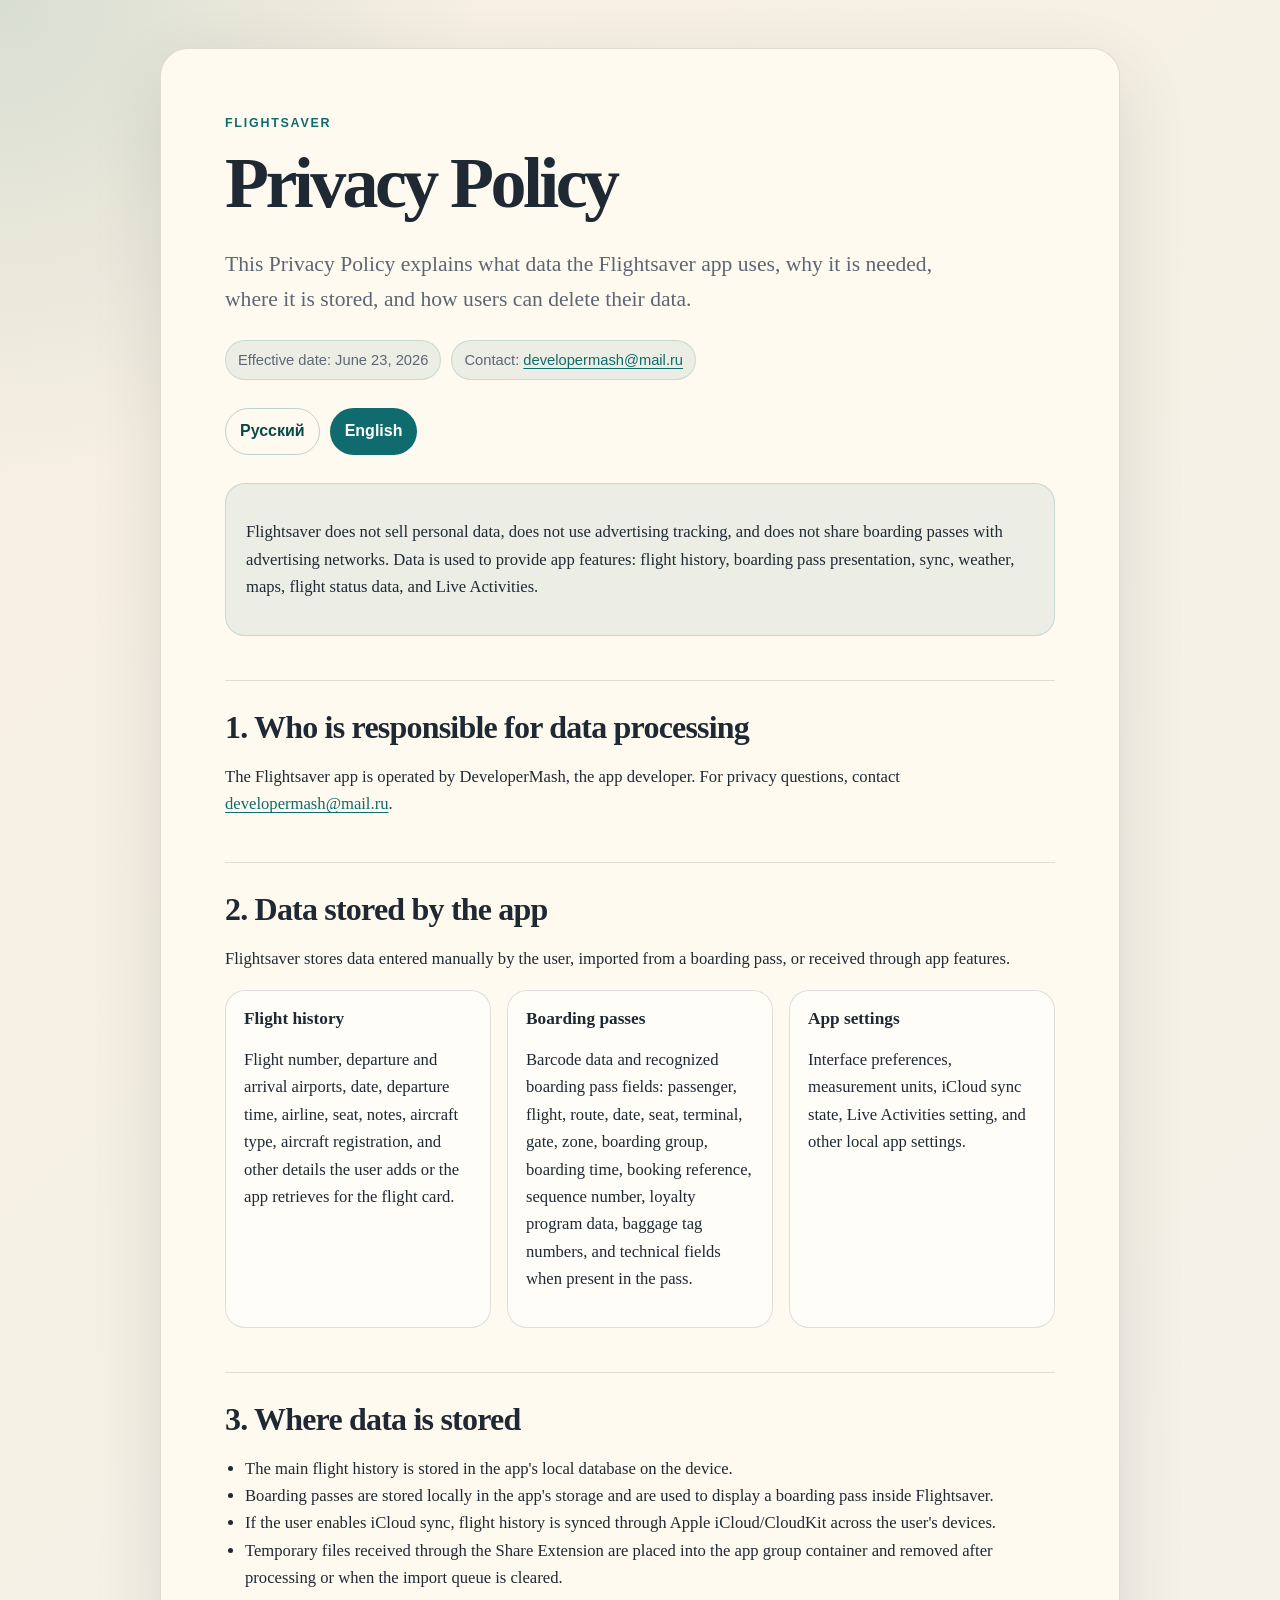
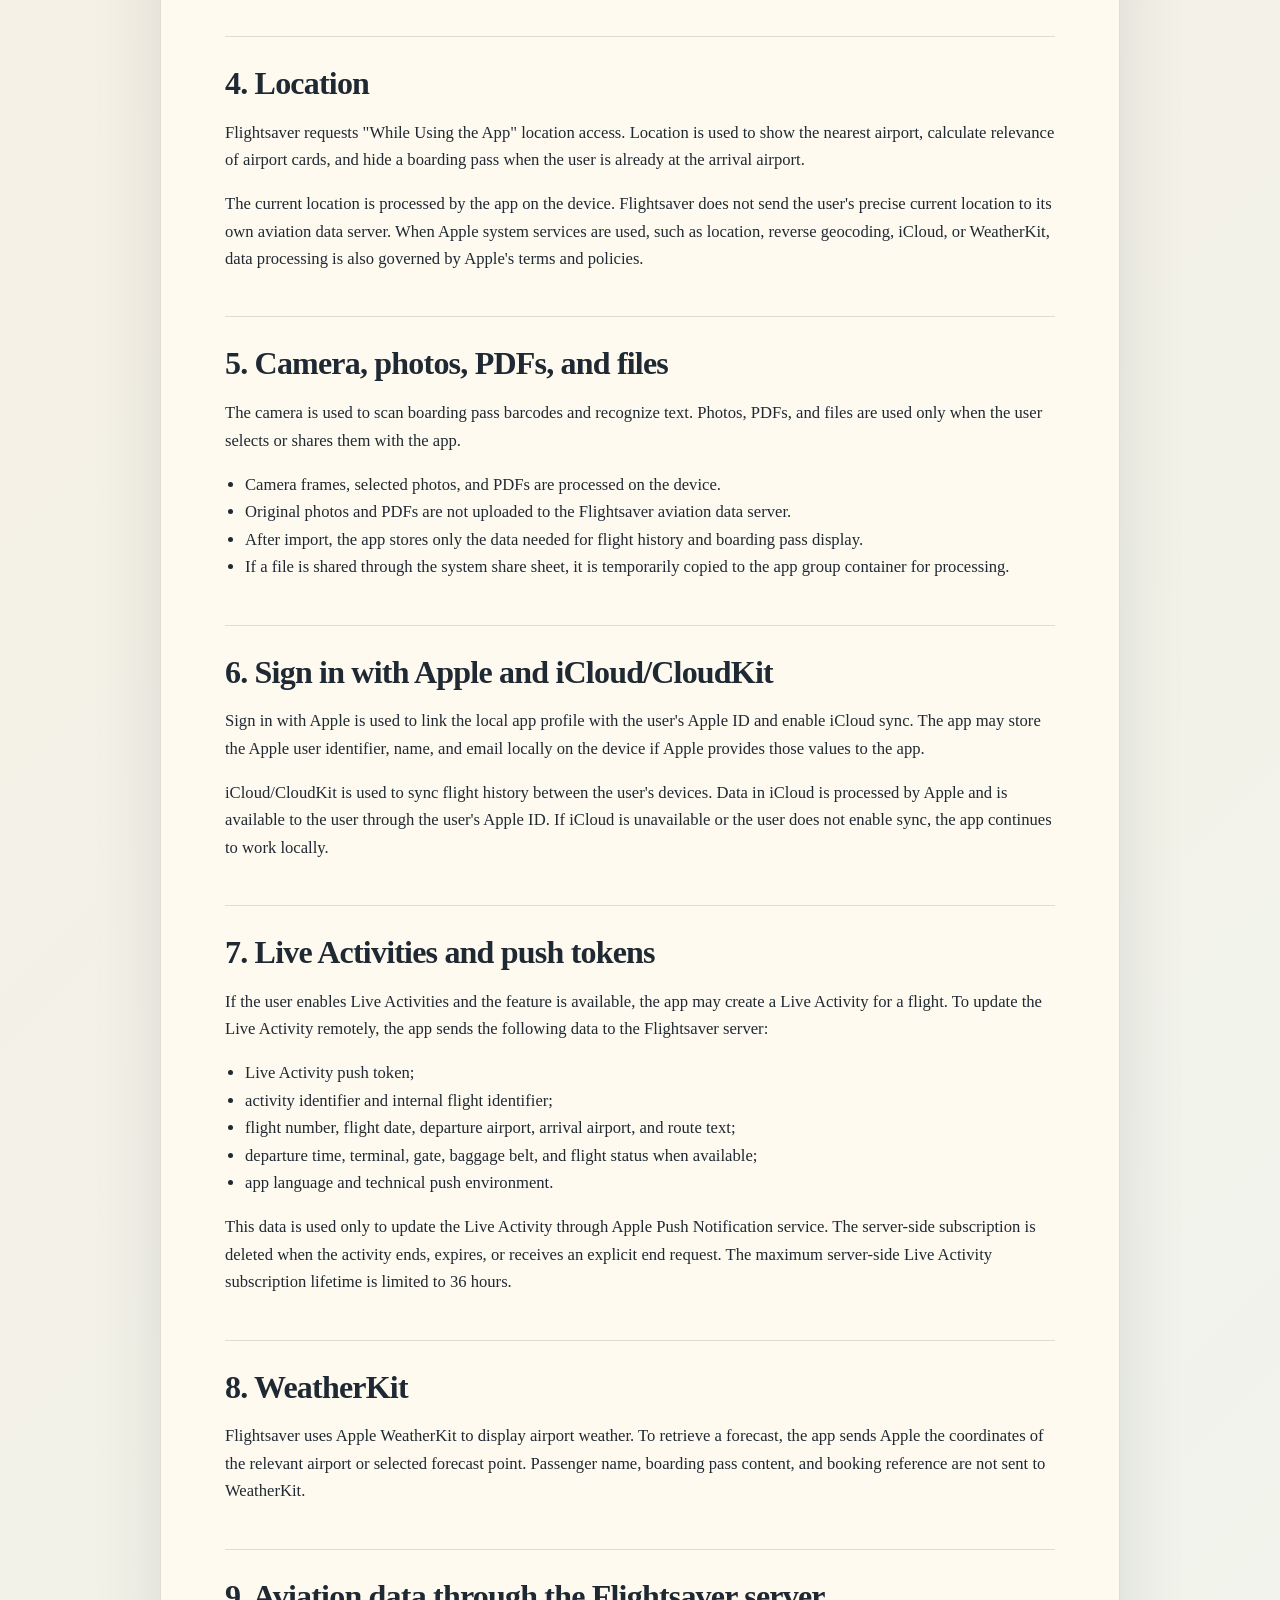
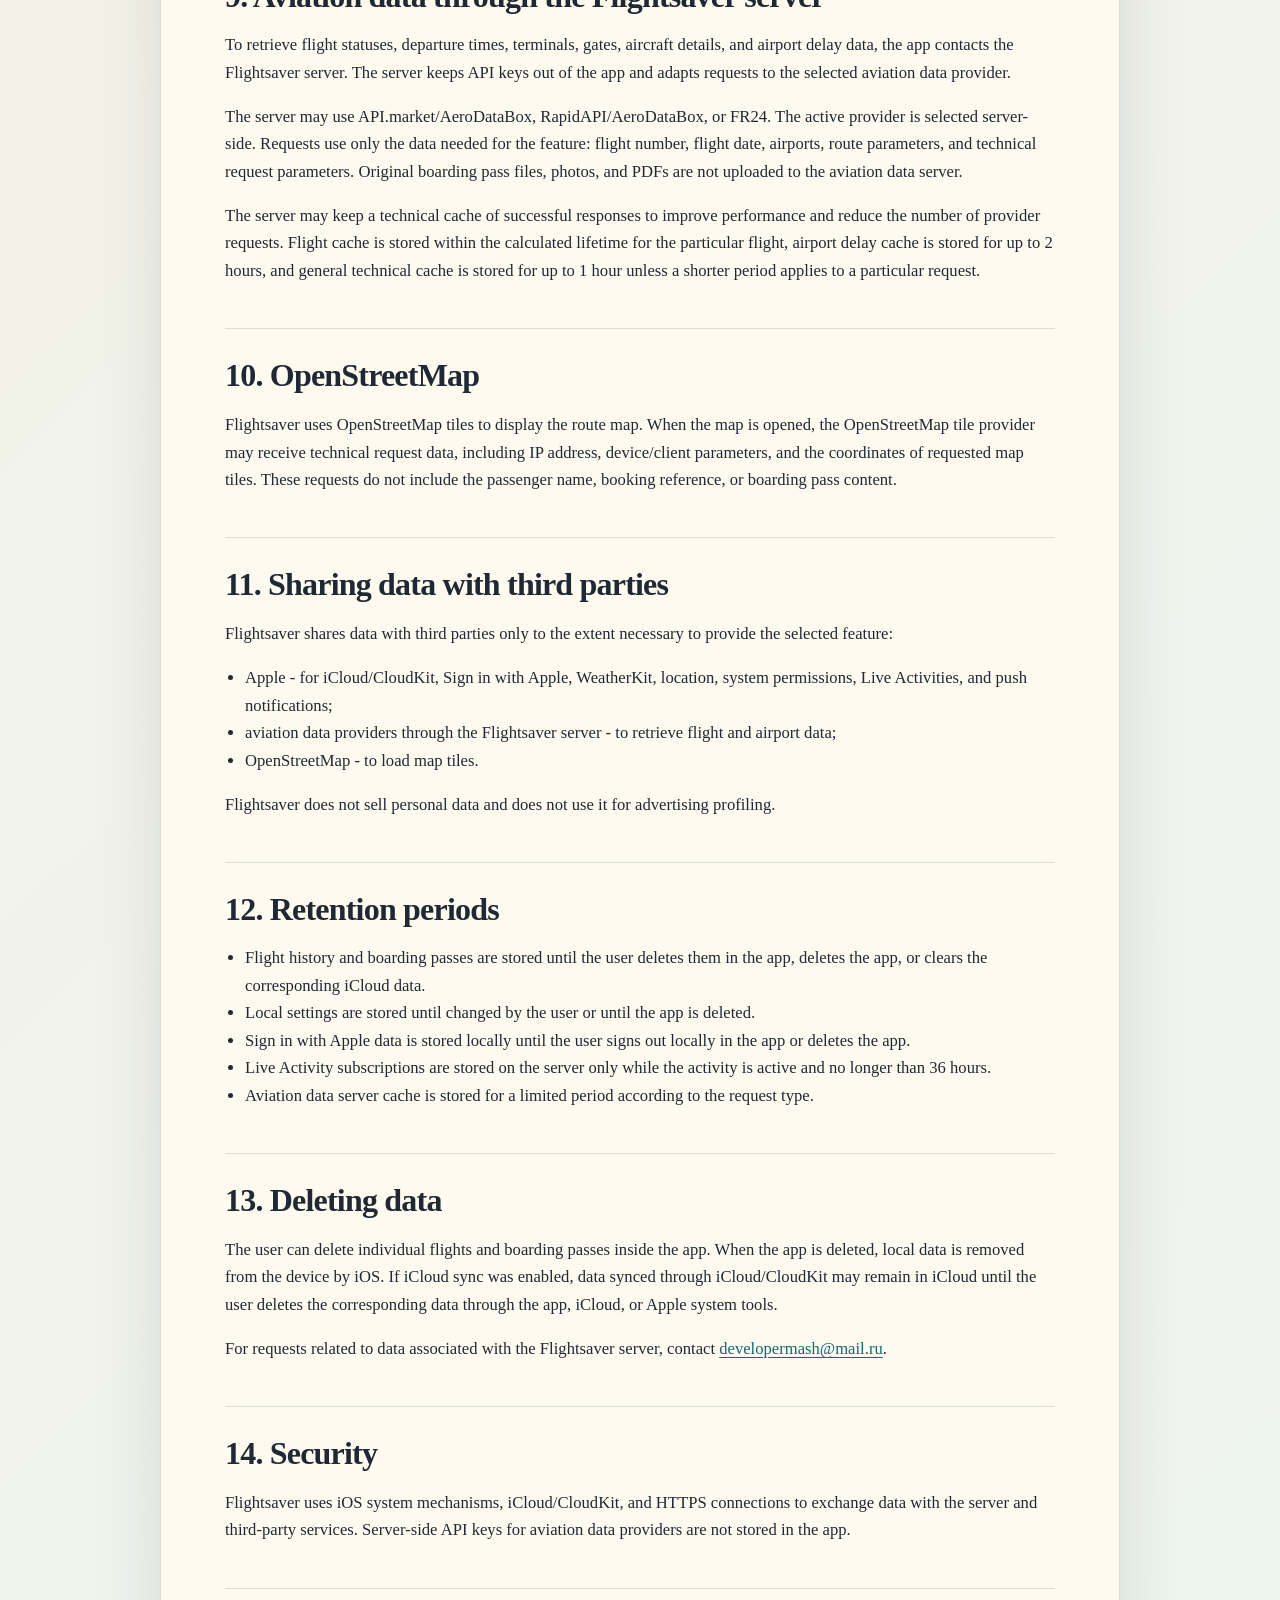
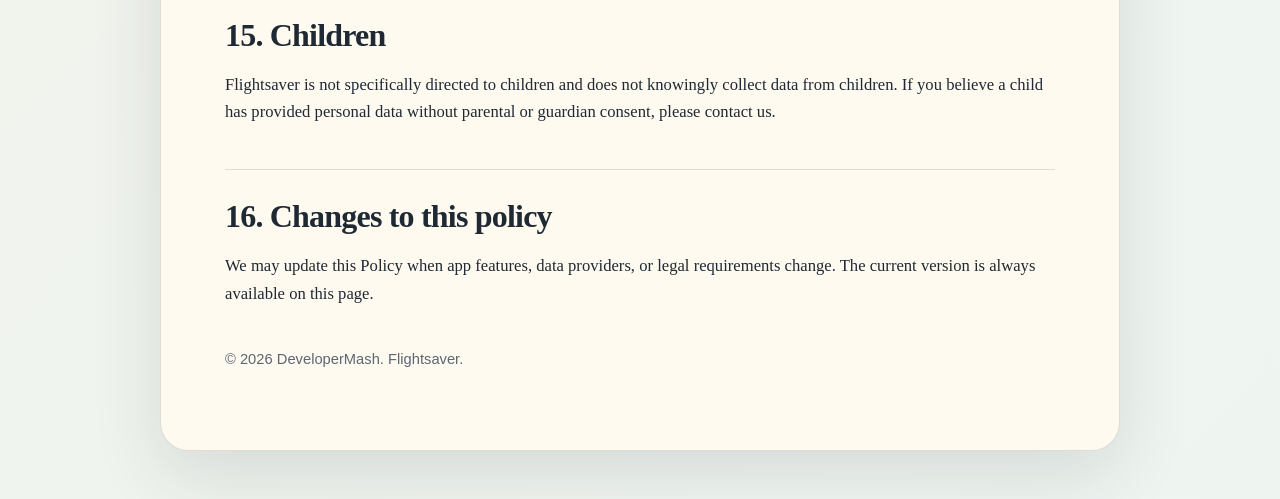
==== privacy/en/index.html @ 6d491a3c "Добавлена английская версия Privacy Policy Flightsaver Что сделано: - добавлена полноценная английск" ====
<!doctype html>
<html lang="en">
<head>
    <meta charset="utf-8">
    <meta name="viewport" content="width=device-width, initial-scale=1">
    <title>Flightsaver Privacy Policy</title>
    <meta name="description" content="Privacy Policy for the Flightsaver mobile app.">
    <link rel="stylesheet" href="../../assets/styles.css">
</head>
<body>
    <main class="page">
        <article class="document">
            <p class="eyebrow">Flightsaver</p>
            <h1>Privacy Policy</h1>
            <p class="lead">This Privacy Policy explains what data the Flightsaver app uses, why it is needed, where it is stored, and how users can delete their data.</p>
            <div class="meta">
                <span>Effective date: June 23, 2026</span>
                <span>Contact: <a href="mailto:developermash@mail.ru">developermash@mail.ru</a></span>
            </div>
            <nav class="language-switch" aria-label="Language">
                <a href="../ru/">Русский</a>
                <a href="./" aria-current="page">English</a>
            </nav>

            <section class="notice">
                <p>Flightsaver does not sell personal data, does not use advertising tracking, and does not share boarding passes with advertising networks. Data is used to provide app features: flight history, boarding pass presentation, sync, weather, maps, flight status data, and Live Activities.</p>
            </section>

            <section>
                <h2>1. Who is responsible for data processing</h2>
                <p>The Flightsaver app is operated by DeveloperMash, the app developer. For privacy questions, contact <a href="mailto:developermash@mail.ru">developermash@mail.ru</a>.</p>
            </section>

            <section>
                <h2>2. Data stored by the app</h2>
                <p>Flightsaver stores data entered manually by the user, imported from a boarding pass, or received through app features.</p>
                <div class="section-grid">
                    <div class="card">
                        <h3>Flight history</h3>
                        <p>Flight number, departure and arrival airports, date, departure time, airline, seat, notes, aircraft type, aircraft registration, and other details the user adds or the app retrieves for the flight card.</p>
                    </div>
                    <div class="card">
                        <h3>Boarding passes</h3>
                        <p>Barcode data and recognized boarding pass fields: passenger, flight, route, date, seat, terminal, gate, zone, boarding group, boarding time, booking reference, sequence number, loyalty program data, baggage tag numbers, and technical fields when present in the pass.</p>
                    </div>
                    <div class="card">
                        <h3>App settings</h3>
                        <p>Interface preferences, measurement units, iCloud sync state, Live Activities setting, and other local app settings.</p>
                    </div>
                </div>
            </section>

            <section>
                <h2>3. Where data is stored</h2>
                <ul>
                    <li>The main flight history is stored in the app's local database on the device.</li>
                    <li>Boarding passes are stored locally in the app's storage and are used to display a boarding pass inside Flightsaver.</li>
                    <li>If the user enables iCloud sync, flight history is synced through Apple iCloud/CloudKit across the user's devices.</li>
                    <li>Temporary files received through the Share Extension are placed into the app group container and removed after processing or when the import queue is cleared.</li>
                </ul>
            </section>

            <section>
                <h2>4. Location</h2>
                <p>Flightsaver requests "While Using the App" location access. Location is used to show the nearest airport, calculate relevance of airport cards, and hide a boarding pass when the user is already at the arrival airport.</p>
                <p>The current location is processed by the app on the device. Flightsaver does not send the user's precise current location to its own aviation data server. When Apple system services are used, such as location, reverse geocoding, iCloud, or WeatherKit, data processing is also governed by Apple's terms and policies.</p>
            </section>

            <section>
                <h2>5. Camera, photos, PDFs, and files</h2>
                <p>The camera is used to scan boarding pass barcodes and recognize text. Photos, PDFs, and files are used only when the user selects or shares them with the app.</p>
                <ul>
                    <li>Camera frames, selected photos, and PDFs are processed on the device.</li>
                    <li>Original photos and PDFs are not uploaded to the Flightsaver aviation data server.</li>
                    <li>After import, the app stores only the data needed for flight history and boarding pass display.</li>
                    <li>If a file is shared through the system share sheet, it is temporarily copied to the app group container for processing.</li>
                </ul>
            </section>

            <section>
                <h2>6. Sign in with Apple and iCloud/CloudKit</h2>
                <p>Sign in with Apple is used to link the local app profile with the user's Apple ID and enable iCloud sync. The app may store the Apple user identifier, name, and email locally on the device if Apple provides those values to the app.</p>
                <p>iCloud/CloudKit is used to sync flight history between the user's devices. Data in iCloud is processed by Apple and is available to the user through the user's Apple ID. If iCloud is unavailable or the user does not enable sync, the app continues to work locally.</p>
            </section>

            <section>
                <h2>7. Live Activities and push tokens</h2>
                <p>If the user enables Live Activities and the feature is available, the app may create a Live Activity for a flight. To update the Live Activity remotely, the app sends the following data to the Flightsaver server:</p>
                <ul>
                    <li>Live Activity push token;</li>
                    <li>activity identifier and internal flight identifier;</li>
                    <li>flight number, flight date, departure airport, arrival airport, and route text;</li>
                    <li>departure time, terminal, gate, baggage belt, and flight status when available;</li>
                    <li>app language and technical push environment.</li>
                </ul>
                <p>This data is used only to update the Live Activity through Apple Push Notification service. The server-side subscription is deleted when the activity ends, expires, or receives an explicit end request. The maximum server-side Live Activity subscription lifetime is limited to 36 hours.</p>
            </section>

            <section>
                <h2>8. WeatherKit</h2>
                <p>Flightsaver uses Apple WeatherKit to display airport weather. To retrieve a forecast, the app sends Apple the coordinates of the relevant airport or selected forecast point. Passenger name, boarding pass content, and booking reference are not sent to WeatherKit.</p>
            </section>

            <section>
                <h2>9. Aviation data through the Flightsaver server</h2>
                <p>To retrieve flight statuses, departure times, terminals, gates, aircraft details, and airport delay data, the app contacts the Flightsaver server. The server keeps API keys out of the app and adapts requests to the selected aviation data provider.</p>
                <p>The server may use API.market/AeroDataBox, RapidAPI/AeroDataBox, or FR24. The active provider is selected server-side. Requests use only the data needed for the feature: flight number, flight date, airports, route parameters, and technical request parameters. Original boarding pass files, photos, and PDFs are not uploaded to the aviation data server.</p>
                <p>The server may keep a technical cache of successful responses to improve performance and reduce the number of provider requests. Flight cache is stored within the calculated lifetime for the particular flight, airport delay cache is stored for up to 2 hours, and general technical cache is stored for up to 1 hour unless a shorter period applies to a particular request.</p>
            </section>

            <section>
                <h2>10. OpenStreetMap</h2>
                <p>Flightsaver uses OpenStreetMap tiles to display the route map. When the map is opened, the OpenStreetMap tile provider may receive technical request data, including IP address, device/client parameters, and the coordinates of requested map tiles. These requests do not include the passenger name, booking reference, or boarding pass content.</p>
            </section>

            <section>
                <h2>11. Sharing data with third parties</h2>
                <p>Flightsaver shares data with third parties only to the extent necessary to provide the selected feature:</p>
                <ul>
                    <li>Apple - for iCloud/CloudKit, Sign in with Apple, WeatherKit, location, system permissions, Live Activities, and push notifications;</li>
                    <li>aviation data providers through the Flightsaver server - to retrieve flight and airport data;</li>
                    <li>OpenStreetMap - to load map tiles.</li>
                </ul>
                <p>Flightsaver does not sell personal data and does not use it for advertising profiling.</p>
            </section>

            <section>
                <h2>12. Retention periods</h2>
                <ul>
                    <li>Flight history and boarding passes are stored until the user deletes them in the app, deletes the app, or clears the corresponding iCloud data.</li>
                    <li>Local settings are stored until changed by the user or until the app is deleted.</li>
                    <li>Sign in with Apple data is stored locally until the user signs out locally in the app or deletes the app.</li>
                    <li>Live Activity subscriptions are stored on the server only while the activity is active and no longer than 36 hours.</li>
                    <li>Aviation data server cache is stored for a limited period according to the request type.</li>
                </ul>
            </section>

            <section>
                <h2>13. Deleting data</h2>
                <p>The user can delete individual flights and boarding passes inside the app. When the app is deleted, local data is removed from the device by iOS. If iCloud sync was enabled, data synced through iCloud/CloudKit may remain in iCloud until the user deletes the corresponding data through the app, iCloud, or Apple system tools.</p>
                <p>For requests related to data associated with the Flightsaver server, contact <a href="mailto:developermash@mail.ru">developermash@mail.ru</a>.</p>
            </section>

            <section>
                <h2>14. Security</h2>
                <p>Flightsaver uses iOS system mechanisms, iCloud/CloudKit, and HTTPS connections to exchange data with the server and third-party services. Server-side API keys for aviation data providers are not stored in the app.</p>
            </section>

            <section>
                <h2>15. Children</h2>
                <p>Flightsaver is not specifically directed to children and does not knowingly collect data from children. If you believe a child has provided personal data without parental or guardian consent, please contact us.</p>
            </section>

            <section>
                <h2>16. Changes to this policy</h2>
                <p>We may update this Policy when app features, data providers, or legal requirements change. The current version is always available on this page.</p>
            </section>

            <p class="footer">© 2026 DeveloperMash. Flightsaver.</p>
        </article>
    </main>
</body>
</html>
---- assets/styles.css ----
:root {
    color-scheme: light;
    --bg: #f5f1e8;
    --paper: #fffaf0;
    --ink: #1f2933;
    --muted: #5d6673;
    --accent: #0f6b6d;
    --accent-dark: #09494a;
    --line: rgba(31, 41, 51, 0.14);
    --shadow: 0 24px 70px rgba(31, 41, 51, 0.12);
}

* {
    box-sizing: border-box;
}

body {
    margin: 0;
    background:
        radial-gradient(circle at top left, rgba(15, 107, 109, 0.13), transparent 30rem),
        linear-gradient(135deg, #f7efe1 0%, #eef5f1 100%);
    color: var(--ink);
    font-family: Georgia, "Times New Roman", serif;
    line-height: 1.65;
}

a {
    color: var(--accent);
    text-decoration-thickness: 0.08em;
    text-underline-offset: 0.18em;
}

a:hover {
    color: var(--accent-dark);
}

.page {
    width: min(960px, calc(100% - 32px));
    margin: 0 auto;
    padding: 48px 0;
}

.document {
    background: var(--paper);
    border: 1px solid var(--line);
    border-radius: 28px;
    box-shadow: var(--shadow);
    padding: clamp(28px, 6vw, 64px);
}

.eyebrow {
    color: var(--accent);
    font-family: "Helvetica Neue", Helvetica, Arial, sans-serif;
    font-size: 0.78rem;
    font-weight: 700;
    letter-spacing: 0.14em;
    margin: 0 0 8px;
    text-transform: uppercase;
}

h1,
h2,
h3 {
    line-height: 1.16;
}

h1 {
    font-size: clamp(2.2rem, 6vw, 4.5rem);
    letter-spacing: -0.05em;
    margin: 0 0 16px;
}

h2 {
    border-top: 1px solid var(--line);
    font-size: clamp(1.35rem, 3vw, 2rem);
    letter-spacing: -0.025em;
    margin: 44px 0 14px;
    padding-top: 28px;
}

h3 {
    font-size: 1.08rem;
    margin: 24px 0 8px;
}

p,
li {
    font-size: 1.04rem;
}

.lead {
    color: var(--muted);
    font-size: clamp(1.12rem, 2.6vw, 1.35rem);
    max-width: 760px;
}

.meta {
    color: var(--muted);
    display: flex;
    flex-wrap: wrap;
    font-family: "Helvetica Neue", Helvetica, Arial, sans-serif;
    font-size: 0.92rem;
    gap: 10px;
    margin: 22px 0 0;
}

.meta span {
    background: rgba(15, 107, 109, 0.08);
    border: 1px solid rgba(15, 107, 109, 0.16);
    border-radius: 999px;
    padding: 7px 12px;
}

.language-switch {
    display: flex;
    flex-wrap: wrap;
    gap: 10px;
    margin: 28px 0 0;
}

.language-switch a {
    border: 1px solid rgba(15, 107, 109, 0.28);
    border-radius: 999px;
    color: var(--accent-dark);
    display: inline-flex;
    font-family: "Helvetica Neue", Helvetica, Arial, sans-serif;
    font-weight: 700;
    padding: 9px 14px;
    text-decoration: none;
}

.language-switch a[aria-current="page"] {
    background: var(--accent);
    color: #fff;
}

.notice {
    background: rgba(15, 107, 109, 0.08);
    border: 1px solid rgba(15, 107, 109, 0.18);
    border-radius: 20px;
    margin: 28px 0;
    padding: 18px 20px;
}

ul {
    padding-left: 1.25rem;
}

.section-grid {
    display: grid;
    gap: 16px;
    grid-template-columns: repeat(auto-fit, minmax(230px, 1fr));
    margin: 18px 0;
}

.card {
    background: rgba(255, 255, 255, 0.56);
    border: 1px solid var(--line);
    border-radius: 20px;
    padding: 18px;
}

.card h3 {
    margin-top: 0;
}

.footer {
    color: var(--muted);
    font-family: "Helvetica Neue", Helvetica, Arial, sans-serif;
    font-size: 0.92rem;
    margin-top: 40px;
}

@media (max-width: 640px) {
    .page {
        width: min(100% - 20px, 960px);
        padding: 20px 0;
    }

    .document {
        border-radius: 22px;
        padding: 24px 18px;
    }

    p,
    li {
        font-size: 1rem;
    }
}
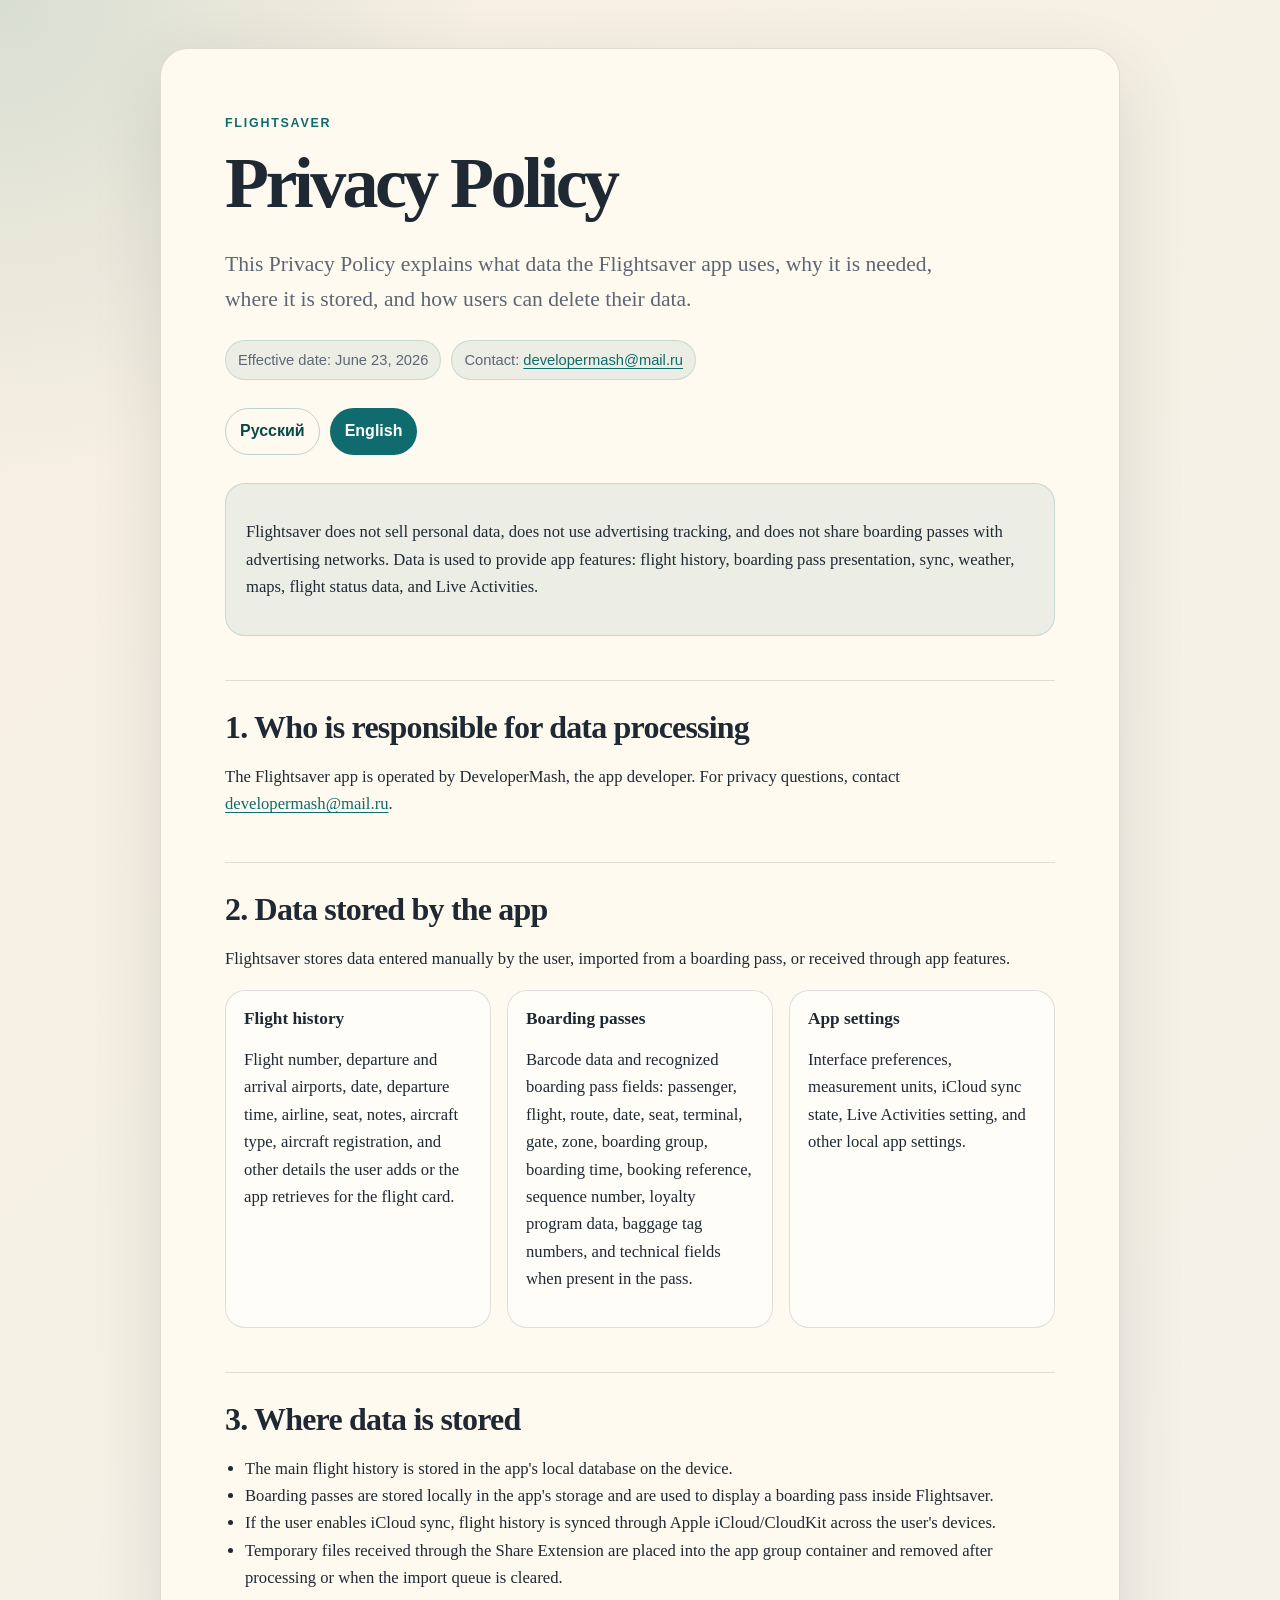
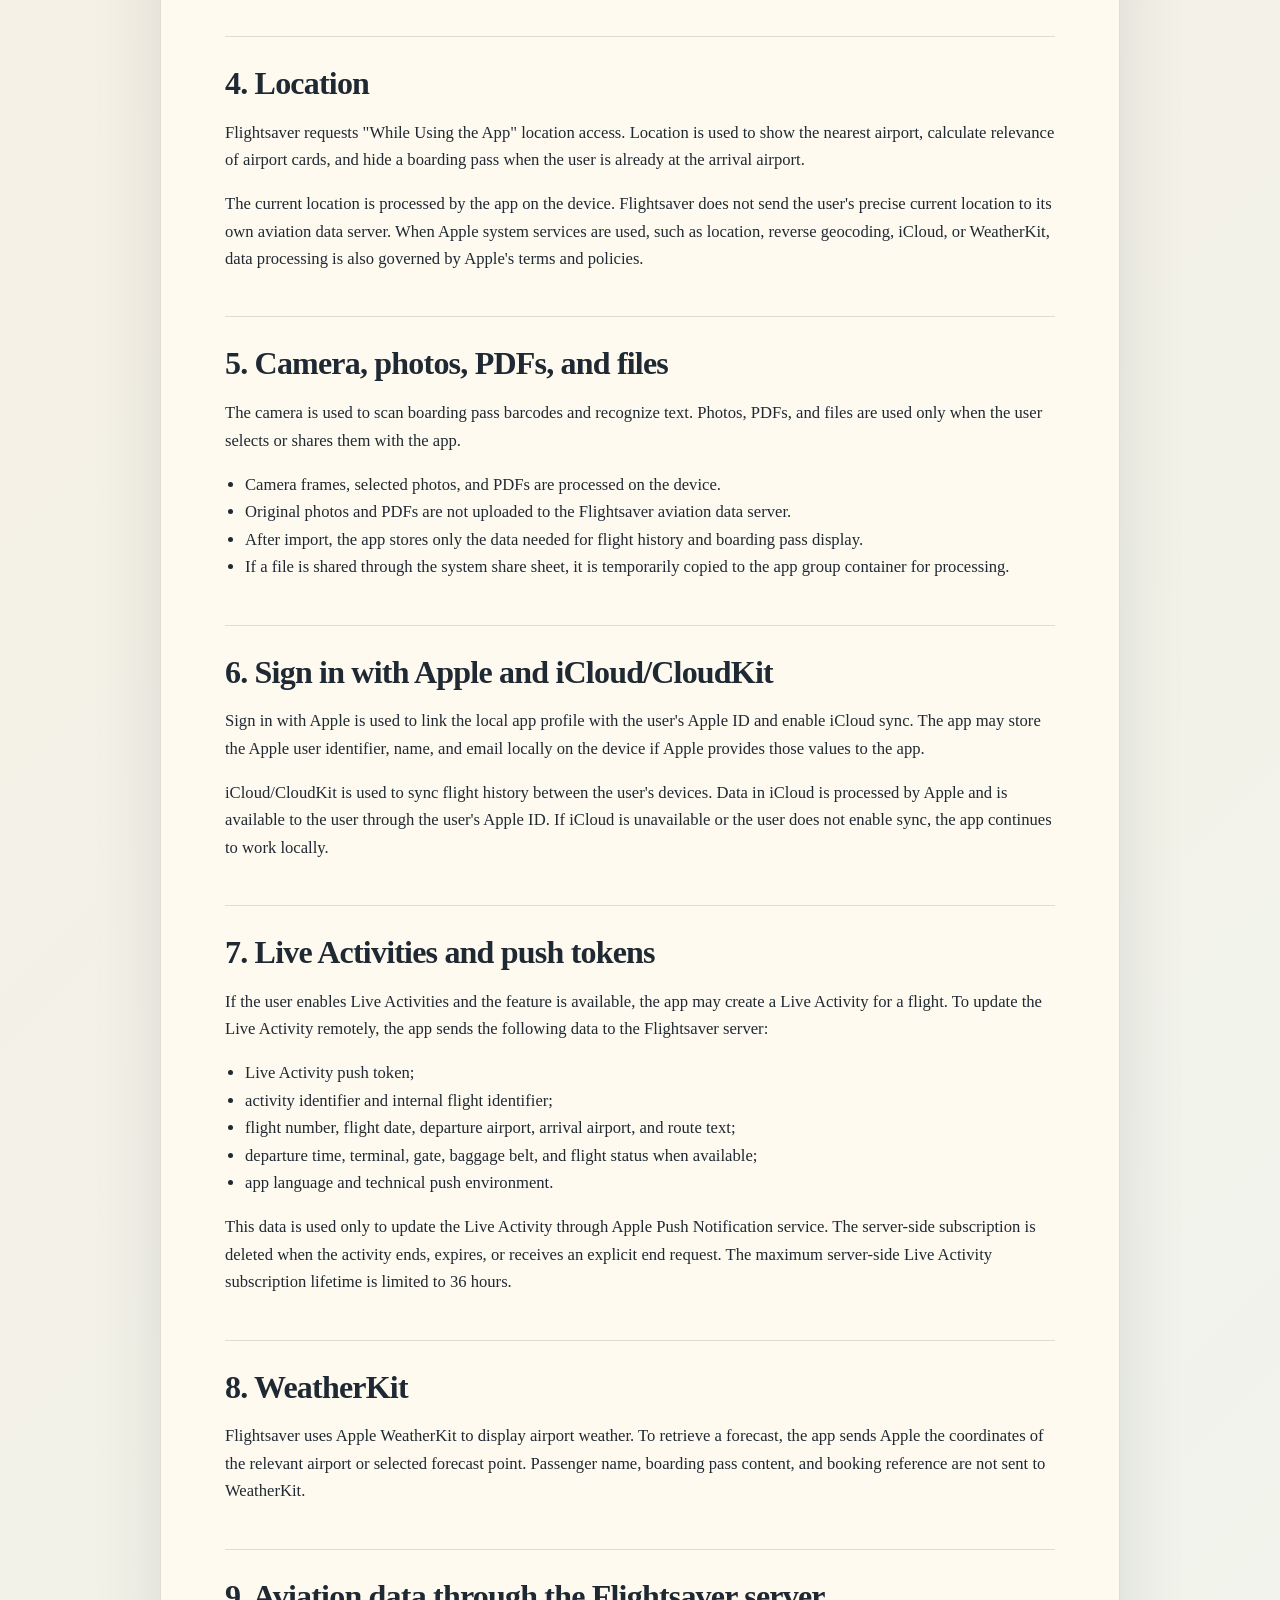
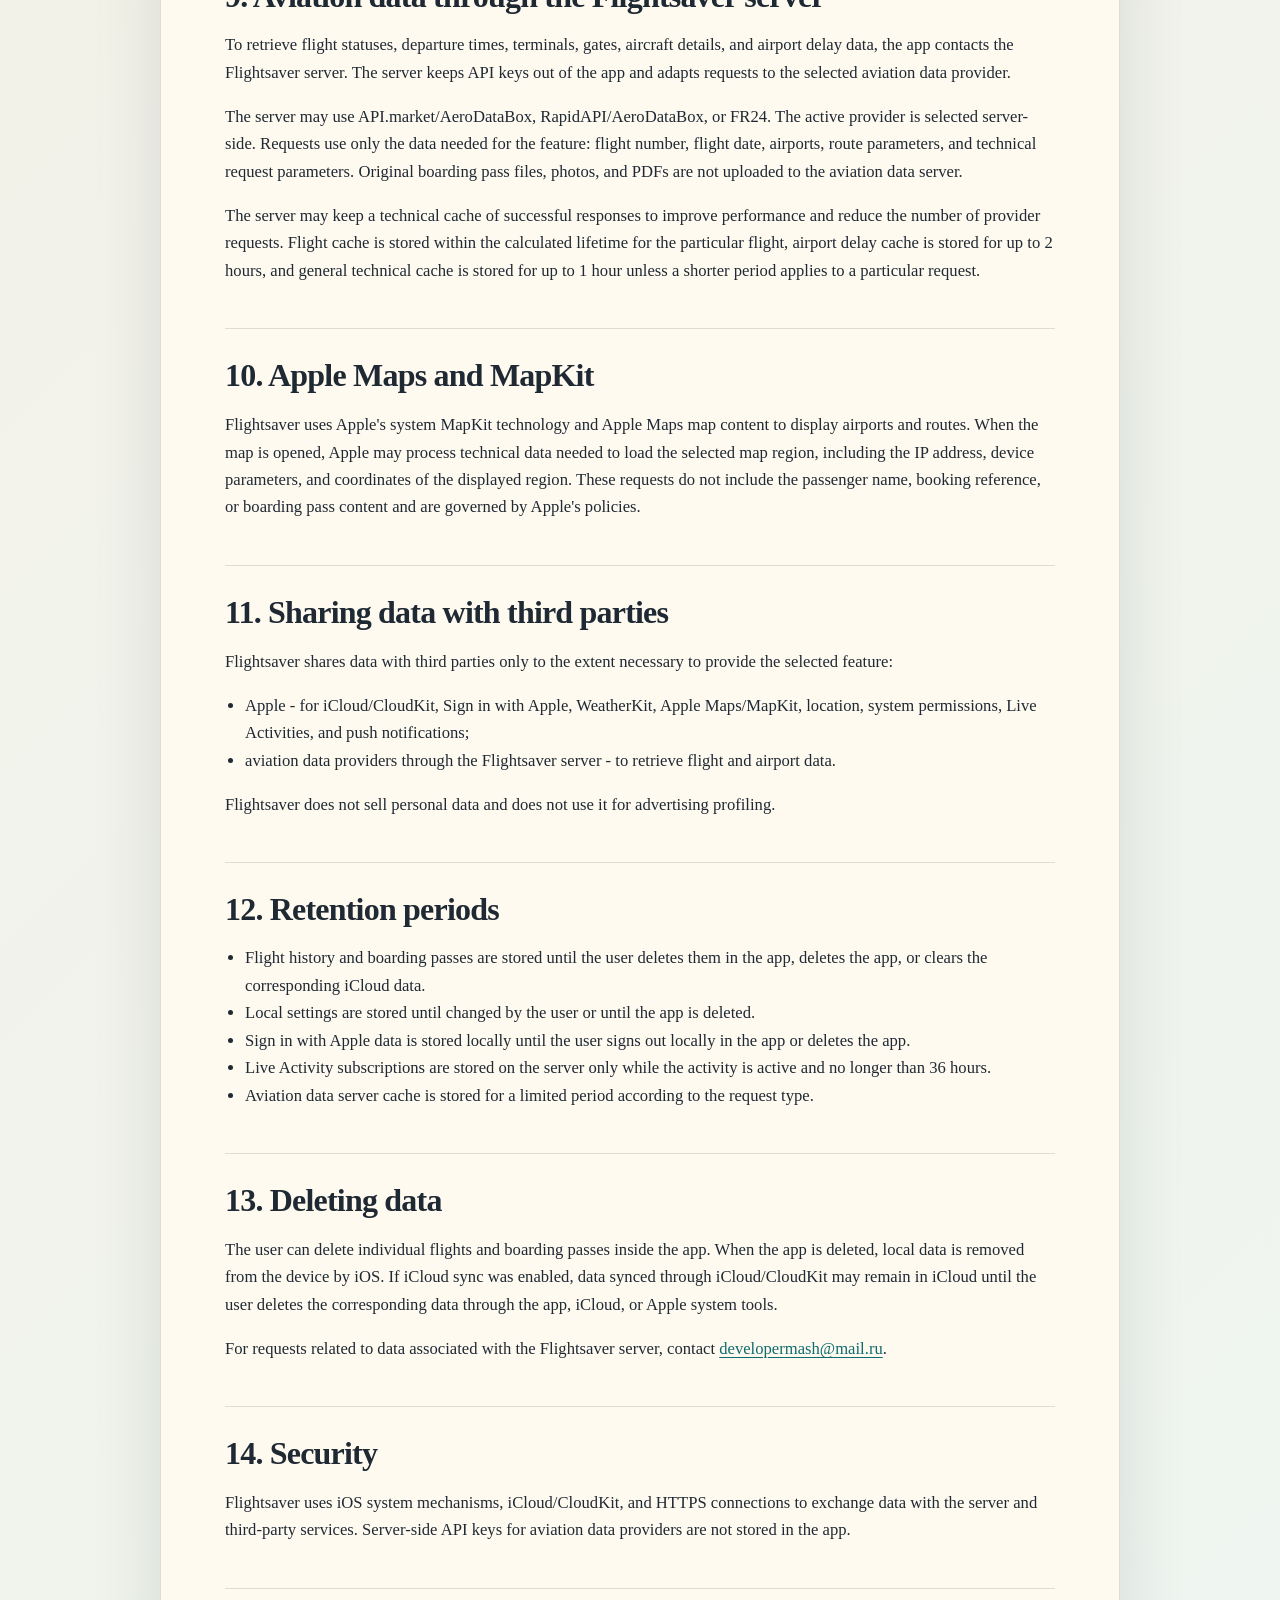
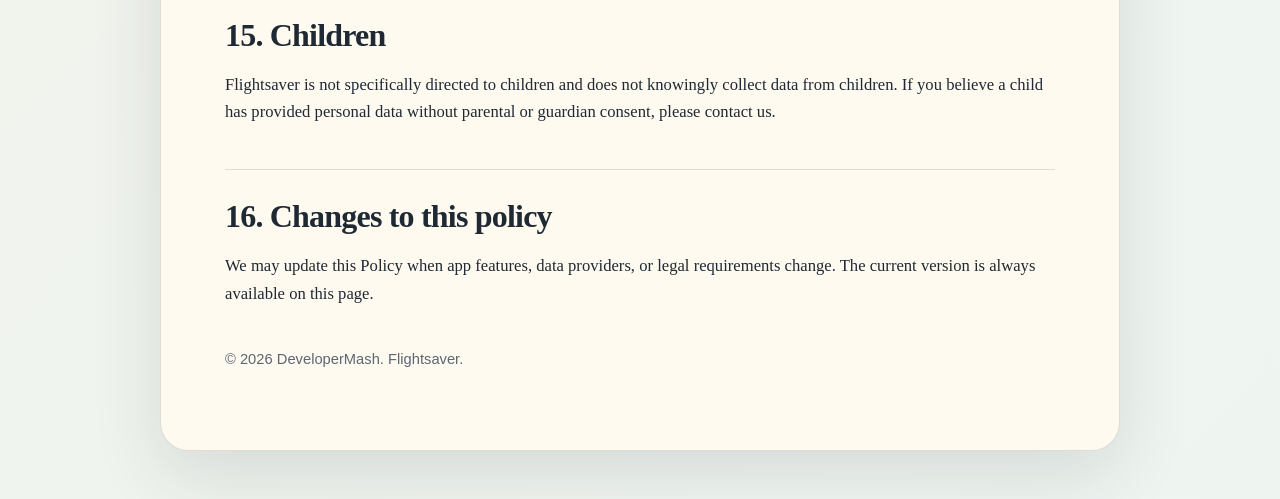
==== commit f8b4fce1: "Политика конфиденциальности обновлена для Apple Maps Русская и английская версии Privacy Policy прив" ====
--- a/privacy/en/index.html
+++ b/privacy/en/index.html
@@ -109,17 +109,16 @@
             </section>
 
             <section>
-                <h2>10. OpenStreetMap</h2>
-                <p>Flightsaver uses OpenStreetMap tiles to display the route map. When the map is opened, the OpenStreetMap tile provider may receive technical request data, including IP address, device/client parameters, and the coordinates of requested map tiles. These requests do not include the passenger name, booking reference, or boarding pass content.</p>
+                <h2>10. Apple Maps and MapKit</h2>
+                <p>Flightsaver uses Apple's system MapKit technology and Apple Maps map content to display airports and routes. When the map is opened, Apple may process technical data needed to load the selected map region, including the IP address, device parameters, and coordinates of the displayed region. These requests do not include the passenger name, booking reference, or boarding pass content and are governed by Apple's policies.</p>
             </section>
 
             <section>
                 <h2>11. Sharing data with third parties</h2>
                 <p>Flightsaver shares data with third parties only to the extent necessary to provide the selected feature:</p>
                 <ul>
-                    <li>Apple - for iCloud/CloudKit, Sign in with Apple, WeatherKit, location, system permissions, Live Activities, and push notifications;</li>
-                    <li>aviation data providers through the Flightsaver server - to retrieve flight and airport data;</li>
-                    <li>OpenStreetMap - to load map tiles.</li>
+                    <li>Apple - for iCloud/CloudKit, Sign in with Apple, WeatherKit, Apple Maps/MapKit, location, system permissions, Live Activities, and push notifications;</li>
+                    <li>aviation data providers through the Flightsaver server - to retrieve flight and airport data.</li>
                 </ul>
                 <p>Flightsaver does not sell personal data and does not use it for advertising profiling.</p>
             </section>
